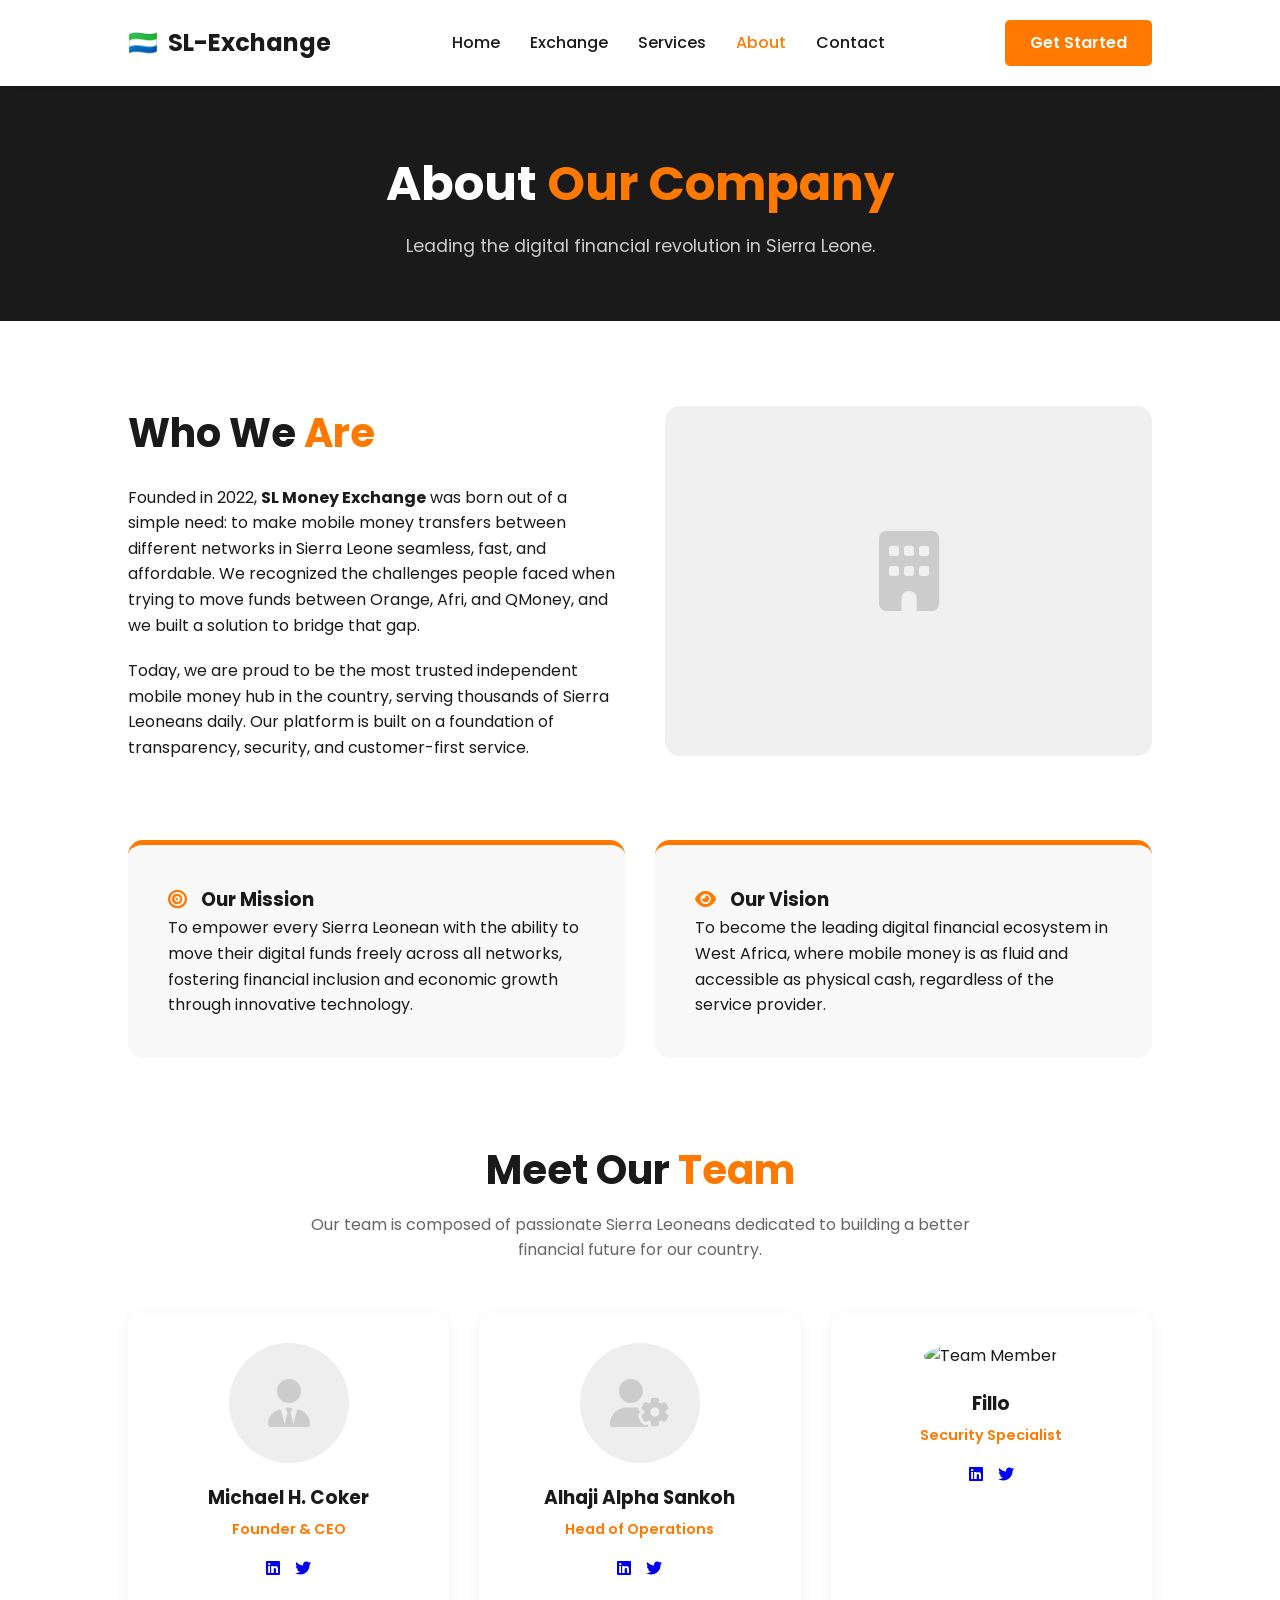
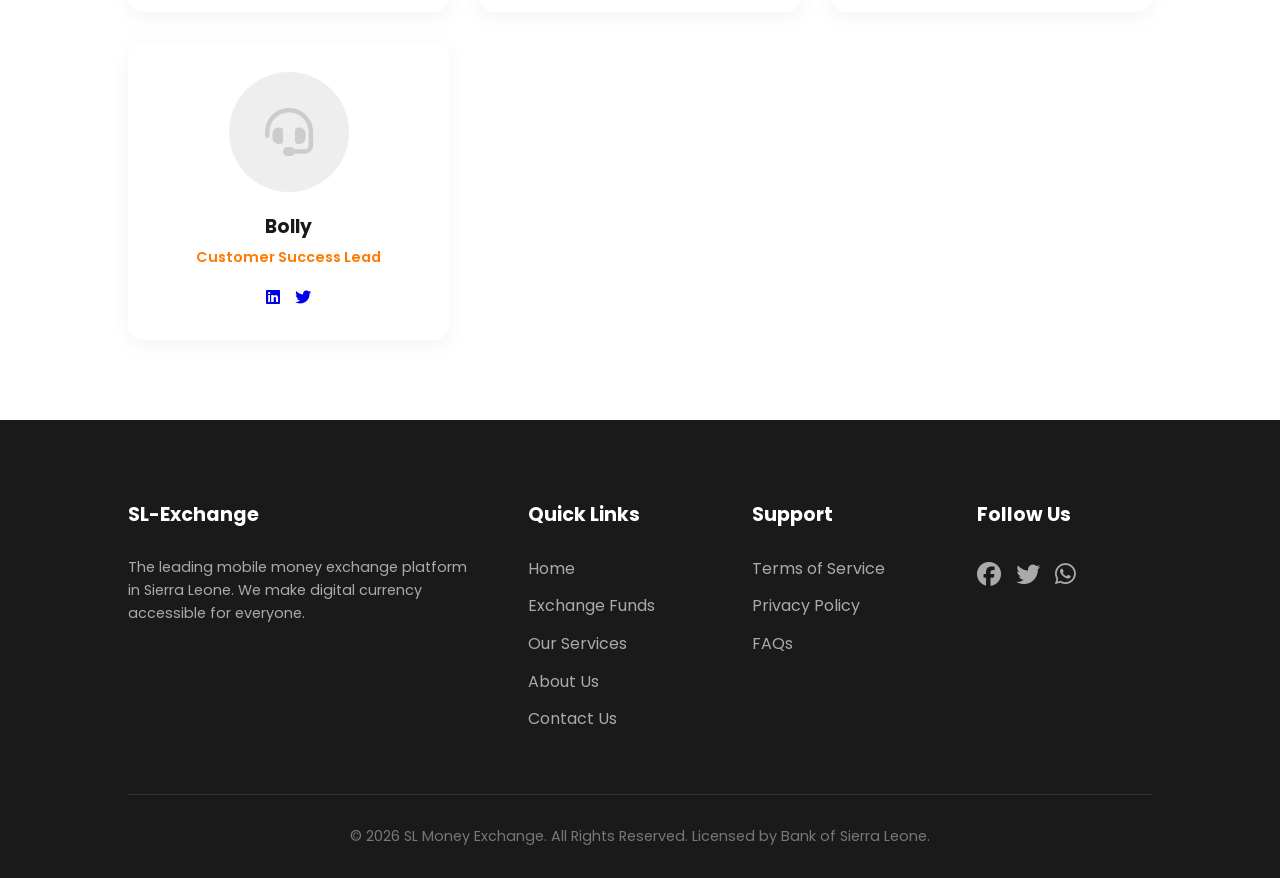
==== about.html @ 00439051 "first commit" ====
<!DOCTYPE html>
<html lang="en">
<head>
    <meta charset="UTF-8">
    <meta name="viewport" content="width=device-width, initial-scale=1.0">
    <title>About Us | SL Money Exchange</title>
    <link rel="stylesheet" href="style.css">
    <link rel="stylesheet" href="https://cdnjs.cloudflare.com/ajax/libs/font-awesome/6.5.0/css/all.min.css">
    <style>
        /* Extra styles for About page */
        .about-section { padding: 80px 10%; }
        .about-content { display: grid; grid-template-columns: 1fr 1fr; gap: 50px; align-items: center; margin-bottom: 80px; }
        .about-image img { width: 100%; border-radius: 15px; box-shadow: 0 10px 30px rgba(0,0,0,0.1 ); }
        .mission-vision { display: grid; grid-template-columns: 1fr 1fr; gap: 30px; margin-bottom: 80px; }
        .mv-card { background: #f9f9f9; padding: 40px; border-radius: 15px; border-top: 5px solid var(--orange-color); }
        .team-section { text-align: center; }
        .team-grid { display: grid; grid-template-columns: repeat(auto-fit, minmax(250px, 1fr)); gap: 30px; margin-top: 50px; }
        .team-card { background: var(--white); padding: 30px; border-radius: 15px; box-shadow: 0 5px 20px rgba(0,0,0,0.05); transition: 0.3s; }
        .team-card:hover { transform: translateY(-10px); }
        .team-img { width: 120px; height: 120px; background: #eee; border-radius: 50%; margin: 0 auto 20px; display: flex; align-items: center; justify-content: center; font-size: 3rem; color: #ccc; }
        .team-card h3 { margin-bottom: 5px; }
        .team-card p { color: var(--orange-color); font-weight: 600; font-size: 0.9rem; margin-bottom: 15px; }
        .team-social { display: flex; justify-content: center; gap: 15px; color: var(--gray); }
        
        @media (max-width: 992px) {
            .about-content, .mission-vision { grid-template-columns: 1fr; }
        }
    </style>
</head>
<body>

    <!-- NAVBAR -->
    <nav class="navbar">
        <a href="index.html" class="logo">
            <span class="logo-icon">🇸🇱</span>
            <span class="logo-text">SL-Exchange</span>
        </a>
        <ul class="menu">
            <li><a href="index.html">Home</a></li>
            <li><a href="exchange.html">Exchange</a></li>
            <li><a href="services.html">Services</a></li>
            <li><a href="about.html" class="active">About</a></li>
            <li><a href="contact.html">Contact</a></li>
        </ul>
        <a href="exchange.html" class="nav-btn">Get Started</a>
    </nav>

    <!-- PAGE BANNER -->
    <div class="page-banner">
        <h1>About <span class="orange-text">Our Company</span></h1>
        <p>Leading the digital financial revolution in Sierra Leone.</p>
    </div>

    <!-- ABOUT CONTENT -->
    <section class="about-section">
        <div class="about-content">
            <div class="about-text">
                <h2 style="font-size: 2.5rem; margin-bottom: 20px;">Who We <span class="orange-text">Are</span></h2>
                <p style="margin-bottom: 20px;">Founded in 2022, <strong>SL Money Exchange</strong> was born out of a simple need: to make mobile money transfers between different networks in Sierra Leone seamless, fast, and affordable. We recognized the challenges people faced when trying to move funds between Orange, Afri, and QMoney, and we built a solution to bridge that gap.</p>
                <p>Today, we are proud to be the most trusted independent mobile money hub in the country, serving thousands of Sierra Leoneans daily. Our platform is built on a foundation of transparency, security, and customer-first service.</p>
            </div>
            <div class="about-image">
                <div style="width: 100%; height: 350px; background: #f0f0f0; border-radius: 15px; display: flex; align-items: center; justify-content: center; color: #ccc; font-size: 1.2rem;">
                    <i class="fa-solid fa-building" style="font-size: 5rem; margin-bottom: 20px; display: block;"></i>
                </div>
            </div>
        </div>

        <!-- MISSION & VISION -->
        <div class="mission-vision">
            <div class="mv-card">
                <h3><i class="fa-solid fa-bullseye" style="color: var(--orange-color); margin-right: 10px;"></i> Our Mission</h3>
                <p>To empower every Sierra Leonean with the ability to move their digital funds freely across all networks, fostering financial inclusion and economic growth through innovative technology.</p>
            </div>
            <div class="mv-card">
                <h3><i class="fa-solid fa-eye" style="color: var(--orange-color); margin-right: 10px;"></i> Our Vision</h3>
                <p>To become the leading digital financial ecosystem in West Africa, where mobile money is as fluid and accessible as physical cash, regardless of the service provider.</p>
            </div>
        </div>

        <!-- TEAM SECTION -->
        <div class="team-section">
            <h2 style="font-size: 2.5rem;">Meet Our <span class="orange-text">Team</span></h2>
            <p style="color: var(--gray); max-width: 700px; margin: 10px auto 0;">Our team is composed of passionate Sierra Leoneans dedicated to building a better financial future for our country.</p>
            
            <div class="team-grid">
                <div class="team-card">
                    <div class="team-img"><i class="fa-solid fa-user-tie"></i></div>
                    <h3>Michael H. Coker</h3>
                    <p>Founder & CEO</p>
                    <div class="team-social">
                        <a href="#"><i class="fa-brands fa-linkedin"></i></a>
                        <a href="#"><i class="fa-brands fa-twitter"></i></a>
                    </div>
                </div>
                <div class="team-card">
                    <div class="team-img"><i class="fa-solid fa-user-gear"></i></div>
                    <h3>Alhaji Alpha Sankoh</h3>
                    <p>Head of Operations</p>
                    <div class="team-social">
                        <a href="#"><i class="fa-brands fa-linkedin"></i></a>
                        <a href="#"><i class="fa-brands fa-twitter"></i></a>
                    </div>
                </div>
                <div class="team-card">
                  <img src="1o2.jpg" alt="Team Member" style="width: 120px; height: 120px; border-radius: 50%; margin: 0 auto 20px;"/>
                    <h3>Fillo</h3>
                    <p>Security Specialist</p>
                    <div class="team-social">
                        <a href="#"><i class="fa-brands fa-linkedin"></i></a>
                        <a href="#"><i class="fa-brands fa-twitter"></i></a>
                    </div>
                </div>
                <div class="team-card">
                    <div class="team-img"><i class="fa-solid fa-headset"></i></div>
                    <h3>Bolly</h3>
                    <p>Customer Success Lead</p>
                    <div class="team-social">
                        <a href="#"><i class="fa-brands fa-linkedin"></i></a>
                        <a href="#"><i class="fa-brands fa-twitter"></i></a>
                    </div>
                </div>
            </div>
        </div>
    </section>

    <!-- FOOTER -->
    <footer class="footer">
        <div class="footer-content">
            <div class="footer-links">
                <h4>SL-Exchange</h4>
                <p style="color: #aaa; font-size: 0.9rem;">The leading mobile money exchange platform in Sierra Leone. We make digital currency accessible for everyone.</p>
            </div>
            <div class="footer-links">
                <h4>Quick Links</h4>
                <ul>
                    <li><a href="index.html">Home</a></li>
                    <li><a href="exchange.html">Exchange Funds</a></li>
                    <li><a href="services.html">Our Services</a></li>
                    <li><a href="about.html">About Us</a></li>
                    <li><a href="contact.html">Contact Us</a></li>
                </ul>
            </div>
            <div class="footer-links">
                <h4>Support</h4>
                <ul>
                    <li><a href="#">Terms of Service</a></li>
                    <li><a href="#">Privacy Policy</a></li>
                    <li><a href="#">FAQs</a></li>
                </ul>
            </div>
            <div class="footer-links">
                <h4>Follow Us</h4>
                <div style="display: flex; gap: 15px; font-size: 1.5rem;">
                    <a href="#"><i class="fa-brands fa-facebook"></i></a>
                    <a href="#"><i class="fa-brands fa-twitter"></i></a>
                    <a href="#"><i class="fa-brands fa-whatsapp"></i></a>
                </div>
            </div>
        </div>
        <div class="footer-bottom">
            <p>&copy; 2026 SL Money Exchange. All Rights Reserved. Licensed by Bank of Sierra Leone.</p>
        </div>
    </footer>

</body>
</html>
---- style.css ----
/* 
    SL Money Exchange – Sierra Leone Mobile Money Converter
    (Orange Money, Afri Money, QMoney)
    Full Multi-Page Stylesheet
*/

@import url('https://fonts.googleapis.com/css2?family=Poppins:wght@300;400;600;700&display=swap' );

* {
    margin: 0;
    padding: 0;
    box-sizing: border-box;
    font-family: 'Poppins', sans-serif;
    scroll-behavior: smooth;
}

:root {
    --orange-color: #FF7900;
    --afri-color: #00A651;
    --qmoney-color: #113473;
    --dark-color: #1a1a1a;
    --light-color: #f4f4f4;
    --white: #ffffff;
    --gray: #666;
    --accent: #FFD700; /* Sierra Leone Gold */
}

body {
    background-color: var(--white);
    color: var(--dark-color);
    line-height: 1.6;
    overflow-x: hidden;
}

/* --- Navigation --- */
.navbar {
    display: flex;
    justify-content: space-between;
    align-items: center;
    padding: 20px 10%;
    background: var(--white);
    box-shadow: 0 2px 10px rgba(0,0,0,0.1);
    position: sticky;
    top: 0;
    z-index: 1000;
}

.logo {
    font-size: 1.5rem;
    font-weight: 700;
    color: var(--dark-color);
    display: flex;
    align-items: center;
    gap: 10px;
    text-decoration: none;
}

.menu {
    display: flex;
    list-style: none;
    gap: 30px;
}

.menu li a {
    text-decoration: none;
    color: var(--dark-color);
    font-weight: 500;
    transition: 0.3s;
}

.menu li a:hover, .menu li a.active {
    color: var(--orange-color);
}

.nav-btn {
    background-color: var(--orange-color);
    color: var(--white);
    border: none;
    padding: 10px 25px;
    border-radius: 5px;
    cursor: pointer;
    font-weight: 600;
    transition: 0.3s;
    text-decoration: none;
}

.nav-btn:hover {
    background-color: #e66d00;
    transform: translateY(-2px);
}

/* --- Hero & Banners --- */
.hero {
    display: flex;
    align-items: center;
    justify-content: space-between;
    padding: 80px 10%;
    background: linear-gradient(135deg, #fff 60%, #fff5eb 100%);
    min-height: 70vh;
}

.page-banner {
    background: var(--dark-color);
    color: var(--white);
    padding: 60px 10%;
    text-align: center;
}

.page-banner h1 {
    font-size: 3rem;
    margin-bottom: 10px;
}

.page-banner p {
    color: #ccc;
    font-size: 1.1rem;
}

.hero .text { flex: 1; padding-right: 50px; }
.hero h1 { font-size: 3.5rem; line-height: 1.2; margin-bottom: 20px; }
.hero p { font-size: 1.1rem; color: #444; margin-bottom: 35px; max-width: 600px; }

.orange-text { color: var(--orange-color); }
.afri-text { color: var(--afri-color); }
.qmoney-text { color: var(--qmoney-color); }

.hero-buttons { display: flex; gap: 15px; }
.btn-primary { background: var(--orange-color); color: var(--white); padding: 15px 35px; border-radius: 5px; text-decoration: none; font-weight: 600; transition: 0.3s; }
.btn-secondary { border: 2px solid var(--dark-color); color: var(--dark-color); padding: 13px 33px; border-radius: 5px; text-decoration: none; font-weight: 600; transition: 0.3s; }
.btn-primary:hover { background: #e66d00; box-shadow: 0 5px 15px rgba(255,121,0,0.3); }
.btn-secondary:hover { background: var(--dark-color); color: var(--white); }

/* --- Exchange Page Specifics --- */
.exchange-container {
    padding: 80px 10%;
    background: #f8f9fa;
    display: grid;
    grid-template-columns: 1fr 1.5fr;
    gap: 40px;
}

.info-card {
    background: var(--white);
    padding: 30px;
    border-radius: 15px;
    box-shadow: 0 10px 30px rgba(0,0,0,0.05);
}

.info-card h3 { margin-bottom: 20px; border-bottom: 2px solid #eee; padding-bottom: 10px; }

.rate-table { width: 100%; border-collapse: collapse; margin-top: 15px; }
.rate-table td { padding: 12px 0; border-bottom: 1px solid #f0f0f0; }
.rate-table td:last-child { text-align: right; font-weight: 700; }

.exchange-form-card {
    background: var(--white);
    padding: 40px;
    border-radius: 15px;
    box-shadow: 0 10px 30px rgba(0,0,0,0.05);
}

.form-group { margin-bottom: 25px; }
.form-group label { display: block; margin-bottom: 10px; font-weight: 600; }
.form-group select, .form-group input {
    width: 100%;
    padding: 15px;
    border: 1px solid #ddd;
    border-radius: 8px;
    font-size: 1rem;
    outline: none;
    transition: 0.3s;
}
.form-group select:focus, .form-group input:focus { border-color: var(--orange-color); }

.receive-box {
    background: #ebfff4;
    padding: 20px;
    border-radius: 8px;
    display: flex;
    justify-content: space-between;
    align-items: center;
    margin-bottom: 25px;
    font-weight: 700;
}

.submit-btn {
    width: 100%;
    background: var(--dark-color);
    color: var(--white);
    padding: 18px;
    border: none;
    border-radius: 8px;
    font-size: 1.1rem;
    font-weight: 700;
    cursor: pointer;
    transition: 0.3s;
}
.submit-btn:hover { background: var(--orange-color); }

/* --- Services Page Specifics --- */
.services-grid {
    padding: 80px 10%;
    display: grid;
    grid-template-columns: repeat(auto-fit, minmax(300px, 1fr));
    gap: 30px;
}

.service-card {
    background: var(--white);
    padding: 40px;
    border-radius: 15px;
    box-shadow: 0 5px 20px rgba(0,0,0,0.05);
    transition: 0.3s;
    text-align: center;
}

.service-card:hover { transform: translateY(-10px); box-shadow: 0 15px 30px rgba(0,0,0,0.1); }

.service-icon {
    font-size: 3rem;
    color: var(--orange-color);
    margin-bottom: 20px;
}

/* --- Contact Page Specifics --- */
.contact-wrapper {
    padding: 80px 10%;
    display: grid;
    grid-template-columns: 1fr 2fr;
    gap: 50px;
}

.contact-info-list { display: flex; flex-direction: column; gap: 30px; }
.contact-info-item { display: flex; gap: 20px; align-items: center; }
.contact-info-item i { font-size: 1.5rem; color: var(--orange-color); }

.contact-form-box {
    background: var(--white);
    padding: 40px;
    border-radius: 15px;
    box-shadow: 0 10px 30px rgba(0,0,0,0.05);
}

/* --- Footer --- */
.footer {
    background: var(--dark-color);
    color: var(--white);
    padding: 80px 10% 30px;
}

.footer-content {
    display: grid;
    grid-template-columns: 2fr 1fr 1fr 1fr;
    gap: 50px;
    margin-bottom: 50px;
}

.footer-links h4 { margin-bottom: 25px; font-size: 1.2rem; }
.footer-links ul { list-style: none; }
.footer-links li { margin-bottom: 12px; }
.footer-links a { color: #aaa; text-decoration: none; transition: 0.3s; }
.footer-links a:hover { color: var(--orange-color); padding-left: 5px; }

.footer-bottom {
    border-top: 1px solid #333;
    padding-top: 30px;
    text-align: center;
    color: #777;
    font-size: 0.9rem;
}

/* --- Responsive --- */
@media (max-width: 992px) {
    .hero { flex-direction: column; text-align: center; }
    .hero .text { padding-right: 0; margin-bottom: 50px; }
    .exchange-container, .contact-wrapper { grid-template-columns: 1fr; }
    .footer-content { grid-template-columns: 1fr 1fr; }
}

@media (max-width: 768px) {
    .menu { display: none; }
    .footer-content { grid-template-columns: 1fr; }
}
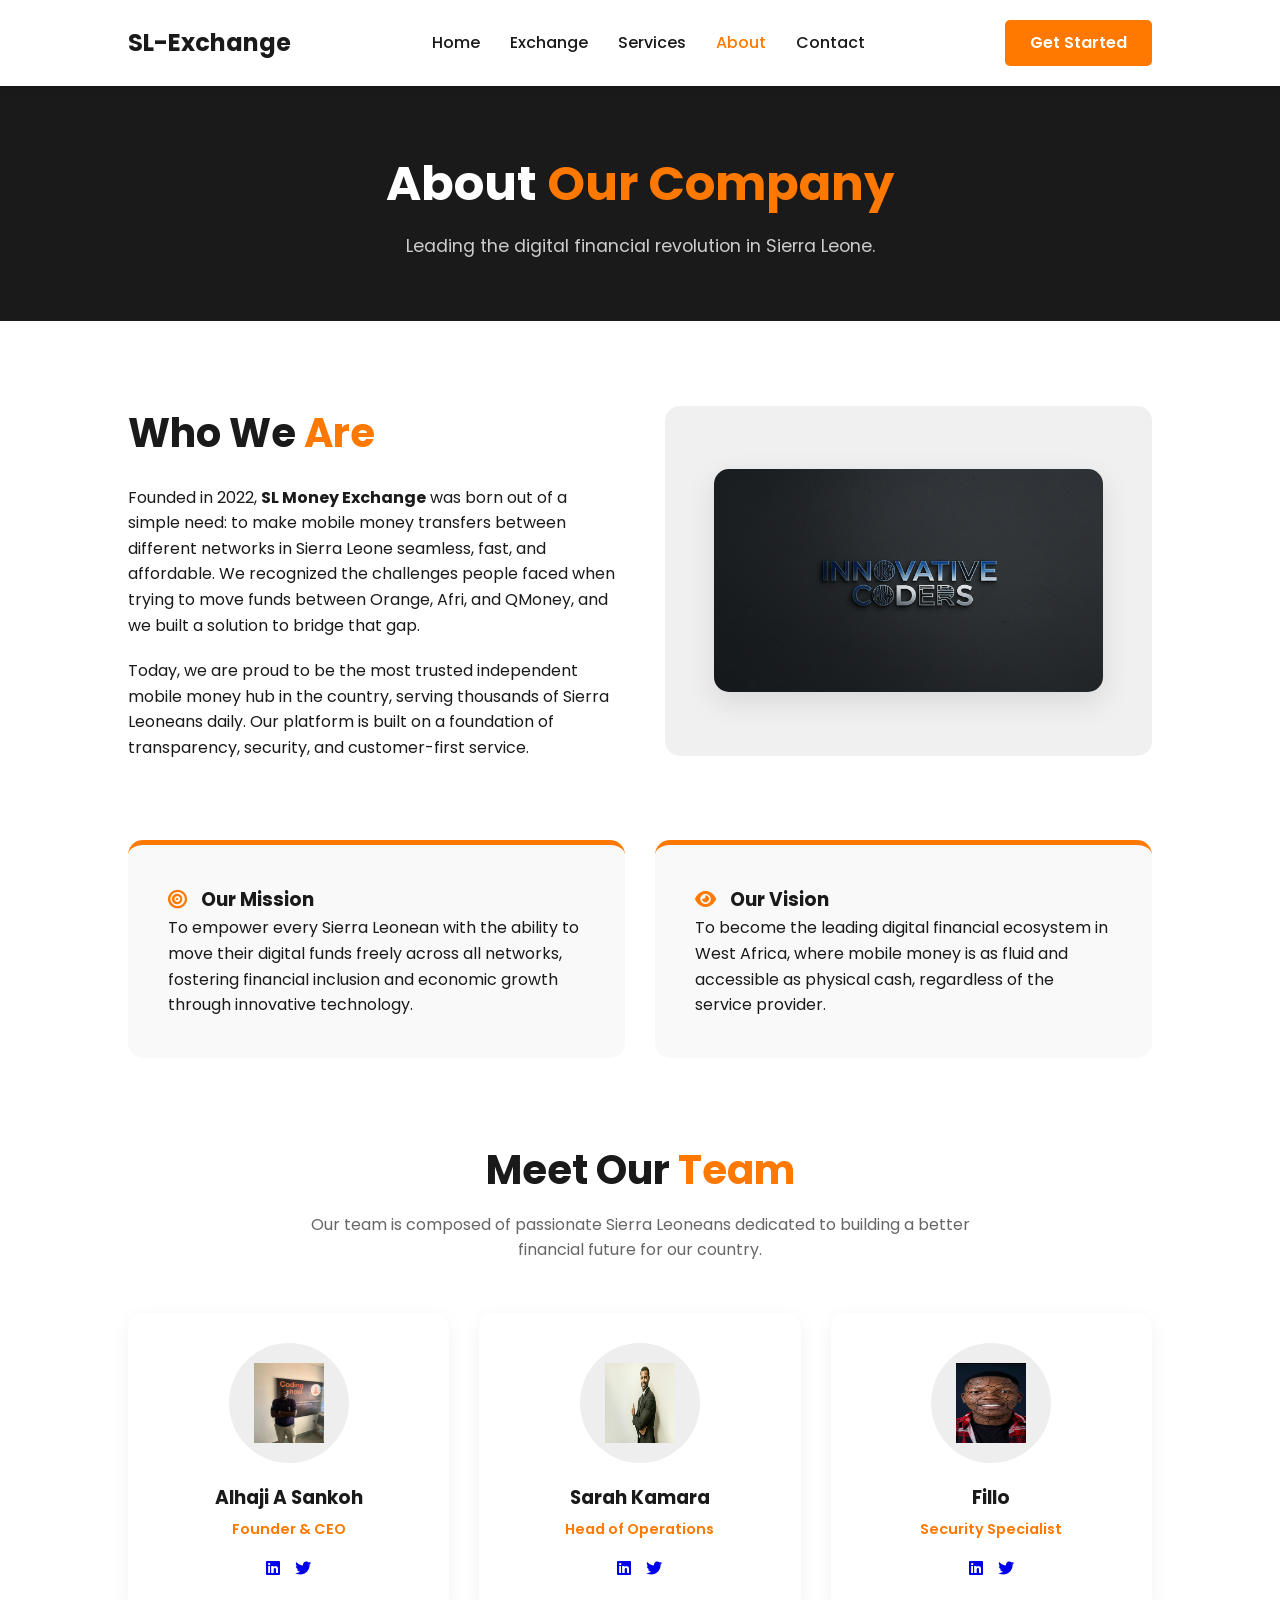
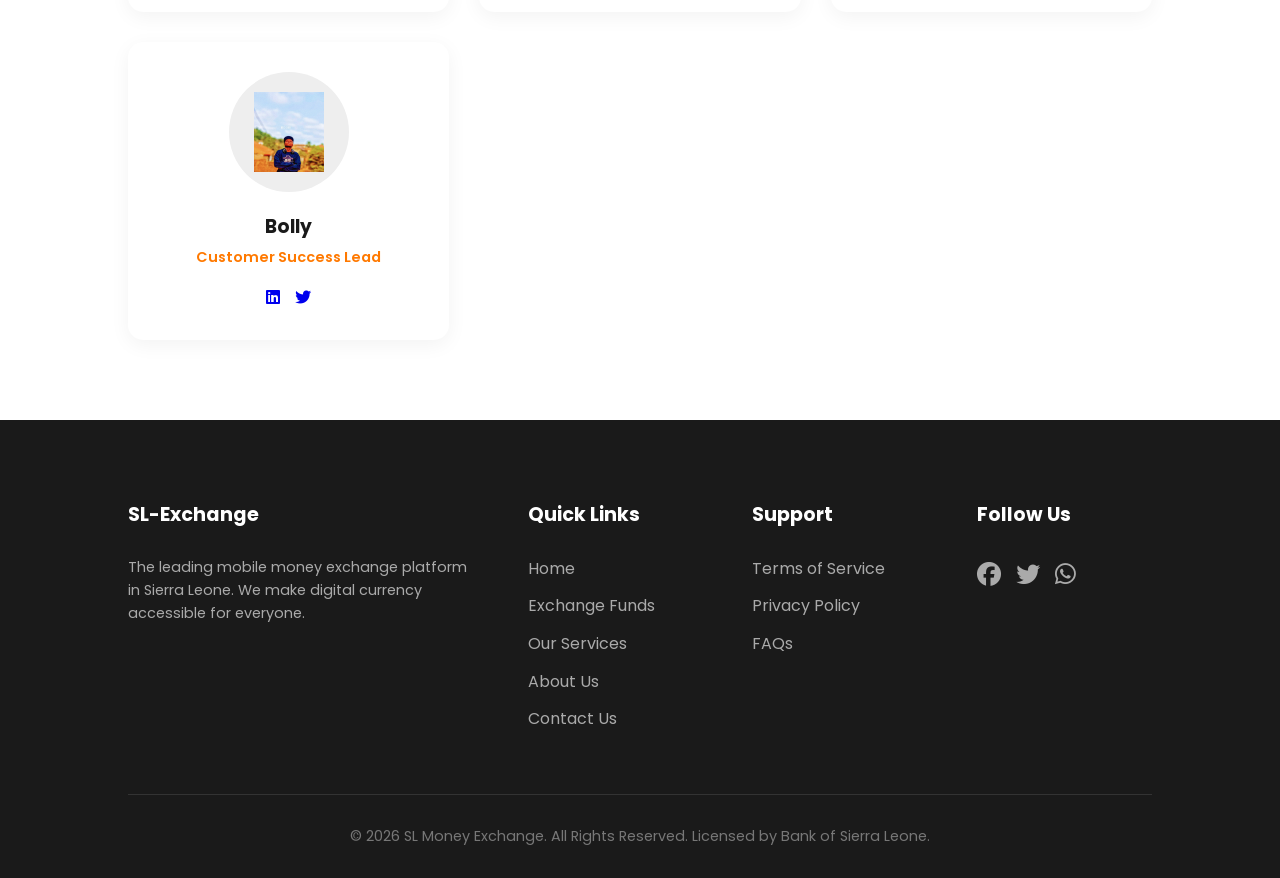
==== commit 50de8c54: "first commit" ====
--- a/about.html
+++ b/about.html
@@ -1,167 +1,305 @@
-<!DOCTYPE html>
+<!doctype html>
 <html lang="en">
-<head>
-    <meta charset="UTF-8">
-    <meta name="viewport" content="width=device-width, initial-scale=1.0">
+  <head>
+    <meta charset="UTF-8" />
+    <meta name="viewport" content="width=device-width, initial-scale=1.0" />
     <title>About Us | SL Money Exchange</title>
-    <link rel="stylesheet" href="style.css">
-    <link rel="stylesheet" href="https://cdnjs.cloudflare.com/ajax/libs/font-awesome/6.5.0/css/all.min.css">
+    <link rel="stylesheet" href="style.css" />
+    <link
+      rel="stylesheet"
+      href="https://cdnjs.cloudflare.com/ajax/libs/font-awesome/6.5.0/css/all.min.css"
+    />
     <style>
-        /* Extra styles for About page */
-        .about-section { padding: 80px 10%; }
-        .about-content { display: grid; grid-template-columns: 1fr 1fr; gap: 50px; align-items: center; margin-bottom: 80px; }
-        .about-image img { width: 100%; border-radius: 15px; box-shadow: 0 10px 30px rgba(0,0,0,0.1 ); }
-        .mission-vision { display: grid; grid-template-columns: 1fr 1fr; gap: 30px; margin-bottom: 80px; }
-        .mv-card { background: #f9f9f9; padding: 40px; border-radius: 15px; border-top: 5px solid var(--orange-color); }
-        .team-section { text-align: center; }
-        .team-grid { display: grid; grid-template-columns: repeat(auto-fit, minmax(250px, 1fr)); gap: 30px; margin-top: 50px; }
-        .team-card { background: var(--white); padding: 30px; border-radius: 15px; box-shadow: 0 5px 20px rgba(0,0,0,0.05); transition: 0.3s; }
-        .team-card:hover { transform: translateY(-10px); }
-        .team-img { width: 120px; height: 120px; background: #eee; border-radius: 50%; margin: 0 auto 20px; display: flex; align-items: center; justify-content: center; font-size: 3rem; color: #ccc; }
-        .team-card h3 { margin-bottom: 5px; }
-        .team-card p { color: var(--orange-color); font-weight: 600; font-size: 0.9rem; margin-bottom: 15px; }
-        .team-social { display: flex; justify-content: center; gap: 15px; color: var(--gray); }
-        
-        @media (max-width: 992px) {
-            .about-content, .mission-vision { grid-template-columns: 1fr; }
+      /* Extra styles for About page */
+      .about-section {
+        padding: 80px 10%;
+      }
+      .about-content {
+        display: grid;
+        grid-template-columns: 1fr 1fr;
+        gap: 50px;
+        align-items: center;
+        margin-bottom: 80px;
+      }
+      .about-image img {
+        width: 100%;
+        border-radius: 15px;
+        box-shadow: 0 10px 30px rgba(0, 0, 0, 0.1);
+      }
+      .mission-vision {
+        display: grid;
+        grid-template-columns: 1fr 1fr;
+        gap: 30px;
+        margin-bottom: 80px;
+      }
+      .mv-card {
+        background: #f9f9f9;
+        padding: 40px;
+        border-radius: 15px;
+        border-top: 5px solid var(--orange-color);
+      }
+      .team-section {
+        text-align: center;
+      }
+      .team-grid {
+        display: grid;
+        grid-template-columns: repeat(auto-fit, minmax(250px, 1fr));
+        gap: 30px;
+        margin-top: 50px;
+      }
+      .team-card {
+        background: var(--white);
+        padding: 30px;
+        border-radius: 15px;
+        box-shadow: 0 5px 20px rgba(0, 0, 0, 0.05);
+        transition: 0.3s;
+      }
+      .team-card:hover {
+        transform: translateY(-10px);
+      }
+      .team-img {
+        width: 120px;
+        height: 120px;
+        background: #eee;
+        border-radius: 50%;
+        margin: 0 auto 20px;
+        display: flex;
+        align-items: center;
+        justify-content: center;
+        font-size: 3rem;
+        color: #ccc;
+      }
+      .team-card h3 {
+        margin-bottom: 5px;
+      }
+      .team-card p {
+        color: var(--orange-color);
+        font-weight: 600;
+        font-size: 0.9rem;
+        margin-bottom: 15px;
+      }
+      .team-social {
+        display: flex;
+        justify-content: center;
+        gap: 15px;
+        color: var(--gray);
+      }
+
+      @media (max-width: 992px) {
+        .about-content,
+        .mission-vision {
+          grid-template-columns: 1fr;
         }
+      }
     </style>
-</head>
-<body>
-
+  </head>
+  <body>
     <!-- NAVBAR -->
     <nav class="navbar">
-        <a href="index.html" class="logo">
-            <span class="logo-icon">🇸🇱</span>
-            <span class="logo-text">SL-Exchange</span>
-        </a>
-        <ul class="menu">
-            <li><a href="index.html">Home</a></li>
-            <li><a href="exchange.html">Exchange</a></li>
-            <li><a href="services.html">Services</a></li>
-            <li><a href="about.html" class="active">About</a></li>
-            <li><a href="contact.html">Contact</a></li>
-        </ul>
-        <a href="exchange.html" class="nav-btn">Get Started</a>
+      <a href="index.html" class="logo">
+       
+        <span class="logo-text">SL-Exchange</span>
+      </a>
+      <ul class="menu">
+        <li><a href="index.html">Home</a></li>
+        <li><a href="exchange.html">Exchange</a></li>
+        <li><a href="services.html">Services</a></li>
+        <li><a href="about.html" class="active">About</a></li>
+        <li><a href="contact.html">Contact</a></li>
+      </ul>
+      <a href="exchange.html" class="nav-btn">Get Started</a>
     </nav>
 
     <!-- PAGE BANNER -->
     <div class="page-banner">
-        <h1>About <span class="orange-text">Our Company</span></h1>
-        <p>Leading the digital financial revolution in Sierra Leone.</p>
+      <h1>About <span class="orange-text">Our Company</span></h1>
+      <p>Leading the digital financial revolution in Sierra Leone.</p>
     </div>
 
     <!-- ABOUT CONTENT -->
     <section class="about-section">
-        <div class="about-content">
-            <div class="about-text">
-                <h2 style="font-size: 2.5rem; margin-bottom: 20px;">Who We <span class="orange-text">Are</span></h2>
-                <p style="margin-bottom: 20px;">Founded in 2022, <strong>SL Money Exchange</strong> was born out of a simple need: to make mobile money transfers between different networks in Sierra Leone seamless, fast, and affordable. We recognized the challenges people faced when trying to move funds between Orange, Afri, and QMoney, and we built a solution to bridge that gap.</p>
-                <p>Today, we are proud to be the most trusted independent mobile money hub in the country, serving thousands of Sierra Leoneans daily. Our platform is built on a foundation of transparency, security, and customer-first service.</p>
-            </div>
-            <div class="about-image">
-                <div style="width: 100%; height: 350px; background: #f0f0f0; border-radius: 15px; display: flex; align-items: center; justify-content: center; color: #ccc; font-size: 1.2rem;">
-                    <i class="fa-solid fa-building" style="font-size: 5rem; margin-bottom: 20px; display: block;"></i>
-                </div>
-            </div>
-        </div>
-
-        <!-- MISSION & VISION -->
-        <div class="mission-vision">
-            <div class="mv-card">
-                <h3><i class="fa-solid fa-bullseye" style="color: var(--orange-color); margin-right: 10px;"></i> Our Mission</h3>
-                <p>To empower every Sierra Leonean with the ability to move their digital funds freely across all networks, fostering financial inclusion and economic growth through innovative technology.</p>
-            </div>
-            <div class="mv-card">
-                <h3><i class="fa-solid fa-eye" style="color: var(--orange-color); margin-right: 10px;"></i> Our Vision</h3>
-                <p>To become the leading digital financial ecosystem in West Africa, where mobile money is as fluid and accessible as physical cash, regardless of the service provider.</p>
-            </div>
-        </div>
-
-        <!-- TEAM SECTION -->
-        <div class="team-section">
-            <h2 style="font-size: 2.5rem;">Meet Our <span class="orange-text">Team</span></h2>
-            <p style="color: var(--gray); max-width: 700px; margin: 10px auto 0;">Our team is composed of passionate Sierra Leoneans dedicated to building a better financial future for our country.</p>
-            
-            <div class="team-grid">
-                <div class="team-card">
-                    <div class="team-img"><i class="fa-solid fa-user-tie"></i></div>
-                    <h3>Michael H. Coker</h3>
-                    <p>Founder & CEO</p>
-                    <div class="team-social">
-                        <a href="#"><i class="fa-brands fa-linkedin"></i></a>
-                        <a href="#"><i class="fa-brands fa-twitter"></i></a>
-                    </div>
-                </div>
-                <div class="team-card">
-                    <div class="team-img"><i class="fa-solid fa-user-gear"></i></div>
-                    <h3>Alhaji Alpha Sankoh</h3>
-                    <p>Head of Operations</p>
-                    <div class="team-social">
-                        <a href="#"><i class="fa-brands fa-linkedin"></i></a>
-                        <a href="#"><i class="fa-brands fa-twitter"></i></a>
-                    </div>
-                </div>
-                <div class="team-card">
-                  <img src="1o2.jpg" alt="Team Member" style="width: 120px; height: 120px; border-radius: 50%; margin: 0 auto 20px;"/>
-                    <h3>Fillo</h3>
-                    <p>Security Specialist</p>
-                    <div class="team-social">
-                        <a href="#"><i class="fa-brands fa-linkedin"></i></a>
-                        <a href="#"><i class="fa-brands fa-twitter"></i></a>
-                    </div>
-                </div>
-                <div class="team-card">
-                    <div class="team-img"><i class="fa-solid fa-headset"></i></div>
-                    <h3>Bolly</h3>
-                    <p>Customer Success Lead</p>
-                    <div class="team-social">
-                        <a href="#"><i class="fa-brands fa-linkedin"></i></a>
-                        <a href="#"><i class="fa-brands fa-twitter"></i></a>
-                    </div>
-                </div>
-            </div>
-        </div>
+      <div class="about-content">
+        <div class="about-text">
+          <h2 style="font-size: 2.5rem; margin-bottom: 20px">
+            Who We <span class="orange-text">Are</span>
+          </h2>
+          <p style="margin-bottom: 20px">
+            Founded in 2022, <strong>SL Money Exchange</strong> was born out of
+            a simple need: to make mobile money transfers between different
+            networks in Sierra Leone seamless, fast, and affordable. We
+            recognized the challenges people faced when trying to move funds
+            between Orange, Afri, and QMoney, and we built a solution to bridge
+            that gap.
+          </p>
+          <p>
+            Today, we are proud to be the most trusted independent mobile money
+            hub in the country, serving thousands of Sierra Leoneans daily. Our
+            platform is built on a foundation of transparency, security, and
+            customer-first service.
+          </p>
+        </div>
+        <div class="about-image">
+  <div
+    style="
+      width: 100%;
+      height: 350px;
+      background: #f0f0f0;
+      border-radius: 15px;
+      display: flex;
+      align-items: center;
+      justify-content: center;
+    "
+  >
+    <img 
+      src="logo.jpeg" 
+      alt="Company Logo"
+      style="max-width: 80%; max-height: 80%; object-fit: contain;"
+    />
+  </div>
+</div>
+          </div>
+        </div>
+      </div>
+
+      <!-- MISSION & VISION -->
+      <div class="mission-vision">
+        <div class="mv-card">
+          <h3>
+            <i
+              class="fa-solid fa-bullseye"
+              style="color: var(--orange-color); margin-right: 10px"
+            ></i>
+            Our Mission
+          </h3>
+          <p>
+            To empower every Sierra Leonean with the ability to move their
+            digital funds freely across all networks, fostering financial
+            inclusion and economic growth through innovative technology.
+          </p>
+        </div>
+        <div class="mv-card">
+          <h3>
+            <i
+              class="fa-solid fa-eye"
+              style="color: var(--orange-color); margin-right: 10px"
+            ></i>
+            Our Vision
+          </h3>
+          <p>
+            To become the leading digital financial ecosystem in West Africa,
+            where mobile money is as fluid and accessible as physical cash,
+            regardless of the service provider.
+          </p>
+        </div>
+      </div>
+
+      <!-- TEAM SECTION -->
+      <div class="team-section">
+        <h2 style="font-size: 2.5rem">
+          Meet Our <span class="orange-text">Team</span>
+        </h2>
+        <p style="color: var(--gray); max-width: 700px; margin: 10px auto 0">
+          Our team is composed of passionate Sierra Leoneans dedicated to
+          building a better financial future for our country.
+        </p>
+
+        <div class="team-grid">
+          <div class="team-card">
+            <div class="team-img">
+              <img src="leader.jpeg" alt="alhaji" width="70px" height="80px" />
+            </div>
+            <h3>Alhaji A Sankoh</h3>
+            <p>Founder & CEO</p>
+            <div class="team-social">
+              <a href="#"><i class="fa-brands fa-linkedin"></i></a>
+              <a href="#"><i class="fa-brands fa-twitter"></i></a>
+            </div>
+          </div>
+          <div class="team-card">
+            <div class="team-img">
+              <img
+                src="milk.jpeg"
+                alt="micheal"
+                width="70px"
+                height="80px"
+              />
+            </div>
+            <h3>Sarah Kamara</h3>
+            <p>Head of Operations</p>
+            <div class="team-social">
+              <a href="#"><i class="fa-brands fa-linkedin"></i></a>
+              <a href="#"><i class="fa-brands fa-twitter"></i></a>
+            </div>
+          </div>
+          <div class="team-card">
+            <div class="team-img">
+              <img src="med.jpeg" alt="fillo" width="70px" height="80px" />
+            </div>
+            <h3>Fillo</h3>
+            <p>Security Specialist</p>
+            <div class="team-social">
+              <a href="#"><i class="fa-brands fa-linkedin"></i></a>
+              <a href="#"><i class="fa-brands fa-twitter"></i></a>
+            </div>
+          </div>
+          <div class="team-card">
+            <div class="team-img">
+              <img src="tem.jpeg" alt="bolly" width="70px" height="80px" />
+            </div>
+            <h3>Bolly</h3>
+            <p>Customer Success Lead</p>
+            <div class="team-social">
+              <a href="#"><i class="fa-brands fa-linkedin"></i></a>
+              <a href="#"><i class="fa-brands fa-twitter"></i></a>
+            </div>
+          </div>
+        </div>
+      </div>
     </section>
 
     <!-- FOOTER -->
     <footer class="footer">
-        <div class="footer-content">
-            <div class="footer-links">
-                <h4>SL-Exchange</h4>
-                <p style="color: #aaa; font-size: 0.9rem;">The leading mobile money exchange platform in Sierra Leone. We make digital currency accessible for everyone.</p>
-            </div>
-            <div class="footer-links">
-                <h4>Quick Links</h4>
-                <ul>
-                    <li><a href="index.html">Home</a></li>
-                    <li><a href="exchange.html">Exchange Funds</a></li>
-                    <li><a href="services.html">Our Services</a></li>
-                    <li><a href="about.html">About Us</a></li>
-                    <li><a href="contact.html">Contact Us</a></li>
-                </ul>
-            </div>
-            <div class="footer-links">
-                <h4>Support</h4>
-                <ul>
-                    <li><a href="#">Terms of Service</a></li>
-                    <li><a href="#">Privacy Policy</a></li>
-                    <li><a href="#">FAQs</a></li>
-                </ul>
-            </div>
-            <div class="footer-links">
-                <h4>Follow Us</h4>
-                <div style="display: flex; gap: 15px; font-size: 1.5rem;">
-                    <a href="#"><i class="fa-brands fa-facebook"></i></a>
-                    <a href="#"><i class="fa-brands fa-twitter"></i></a>
-                    <a href="#"><i class="fa-brands fa-whatsapp"></i></a>
-                </div>
-            </div>
-        </div>
-        <div class="footer-bottom">
-            <p>&copy; 2026 SL Money Exchange. All Rights Reserved. Licensed by Bank of Sierra Leone.</p>
-        </div>
+      <div class="footer-content">
+        <div class="footer-links">
+          <h4>SL-Exchange</h4>
+          <p style="color: #aaa; font-size: 0.9rem">
+            The leading mobile money exchange platform in Sierra Leone. We make
+            digital currency accessible for everyone.
+          </p>
+        </div>
+        <div class="footer-links">
+          <h4>Quick Links</h4>
+          <ul>
+            <li><a href="index.html">Home</a></li>
+            <li><a href="exchange.html">Exchange Funds</a></li>
+            <li><a href="services.html">Our Services</a></li>
+            <li><a href="about.html">About Us</a></li>
+            <li><a href="contact.html">Contact Us</a></li>
+          </ul>
+        </div>
+        <div class="footer-links">
+          <h4>Support</h4>
+          <ul>
+            <li><a href="#">Terms of Service</a></li>
+            <li><a href="#">Privacy Policy</a></li>
+            <li><a href="#">FAQs</a></li>
+          </ul>
+        </div>
+        <div class="footer-links">
+          <h4>Follow Us</h4>
+          <div style="display: flex; gap: 15px; font-size: 1.5rem">
+            <a href="#"><i class="fa-brands fa-facebook"></i></a>
+            <a href="#"><i class="fa-brands fa-twitter"></i></a>
+            <a href="#"><i class="fa-brands fa-whatsapp"></i></a>
+          </div>
+        </div>
+      </div>
+      <div class="footer-bottom">
+        <p>
+          &copy; 2026 SL Money Exchange. All Rights Reserved. Licensed by Bank
+          of Sierra Leone.
+        </p>
+      </div>
     </footer>
-
-</body>
-</html>+  </body>
+</html>
--- a/style.css
+++ b/style.css
@@ -280,4 +280,17 @@
 @media (max-width: 768px) {
     .menu { display: none; }
     .footer-content { grid-template-columns: 1fr; }
+}
+
+.logo {
+    display: flex;
+    align-items: center;
+    gap: 10px;
+    text-decoration: none;
+}
+
+.logo-img {
+    width: 40px;
+    height: 40px;
+    object-fit: contain;
 }
